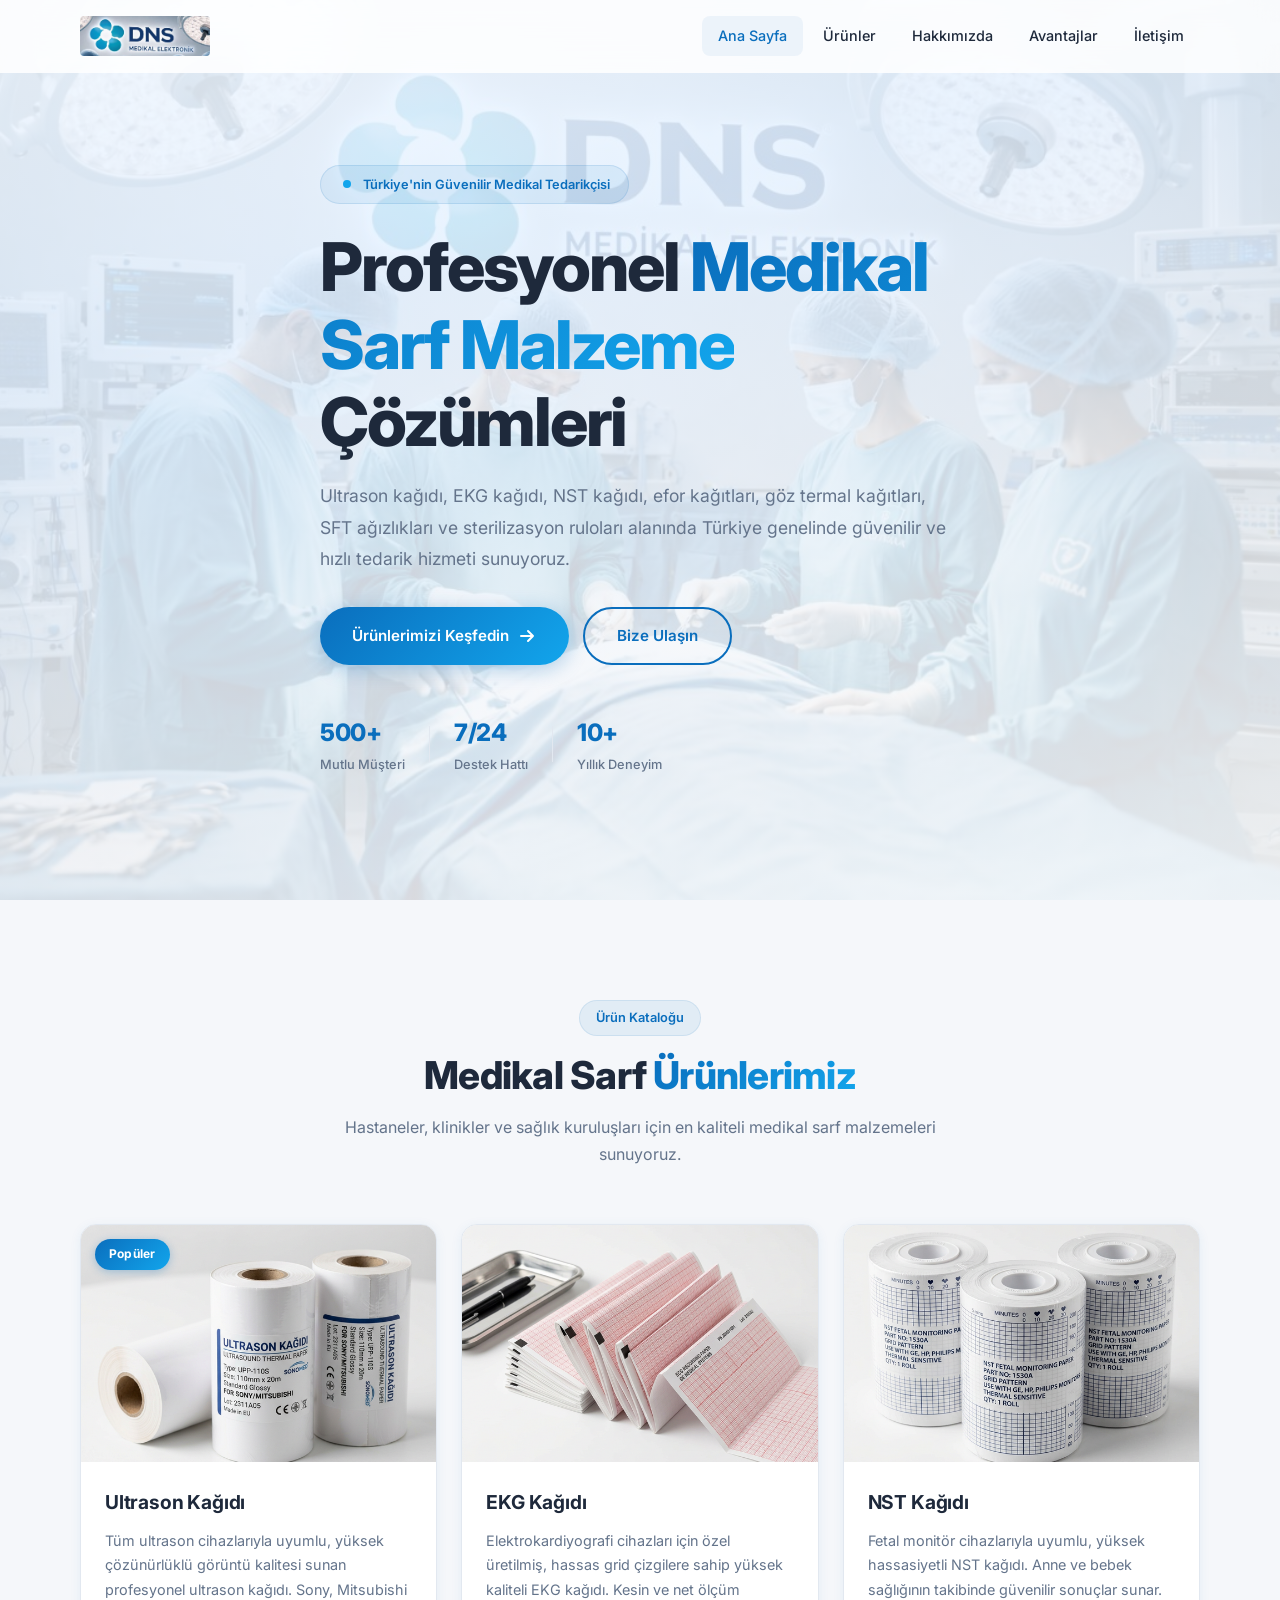
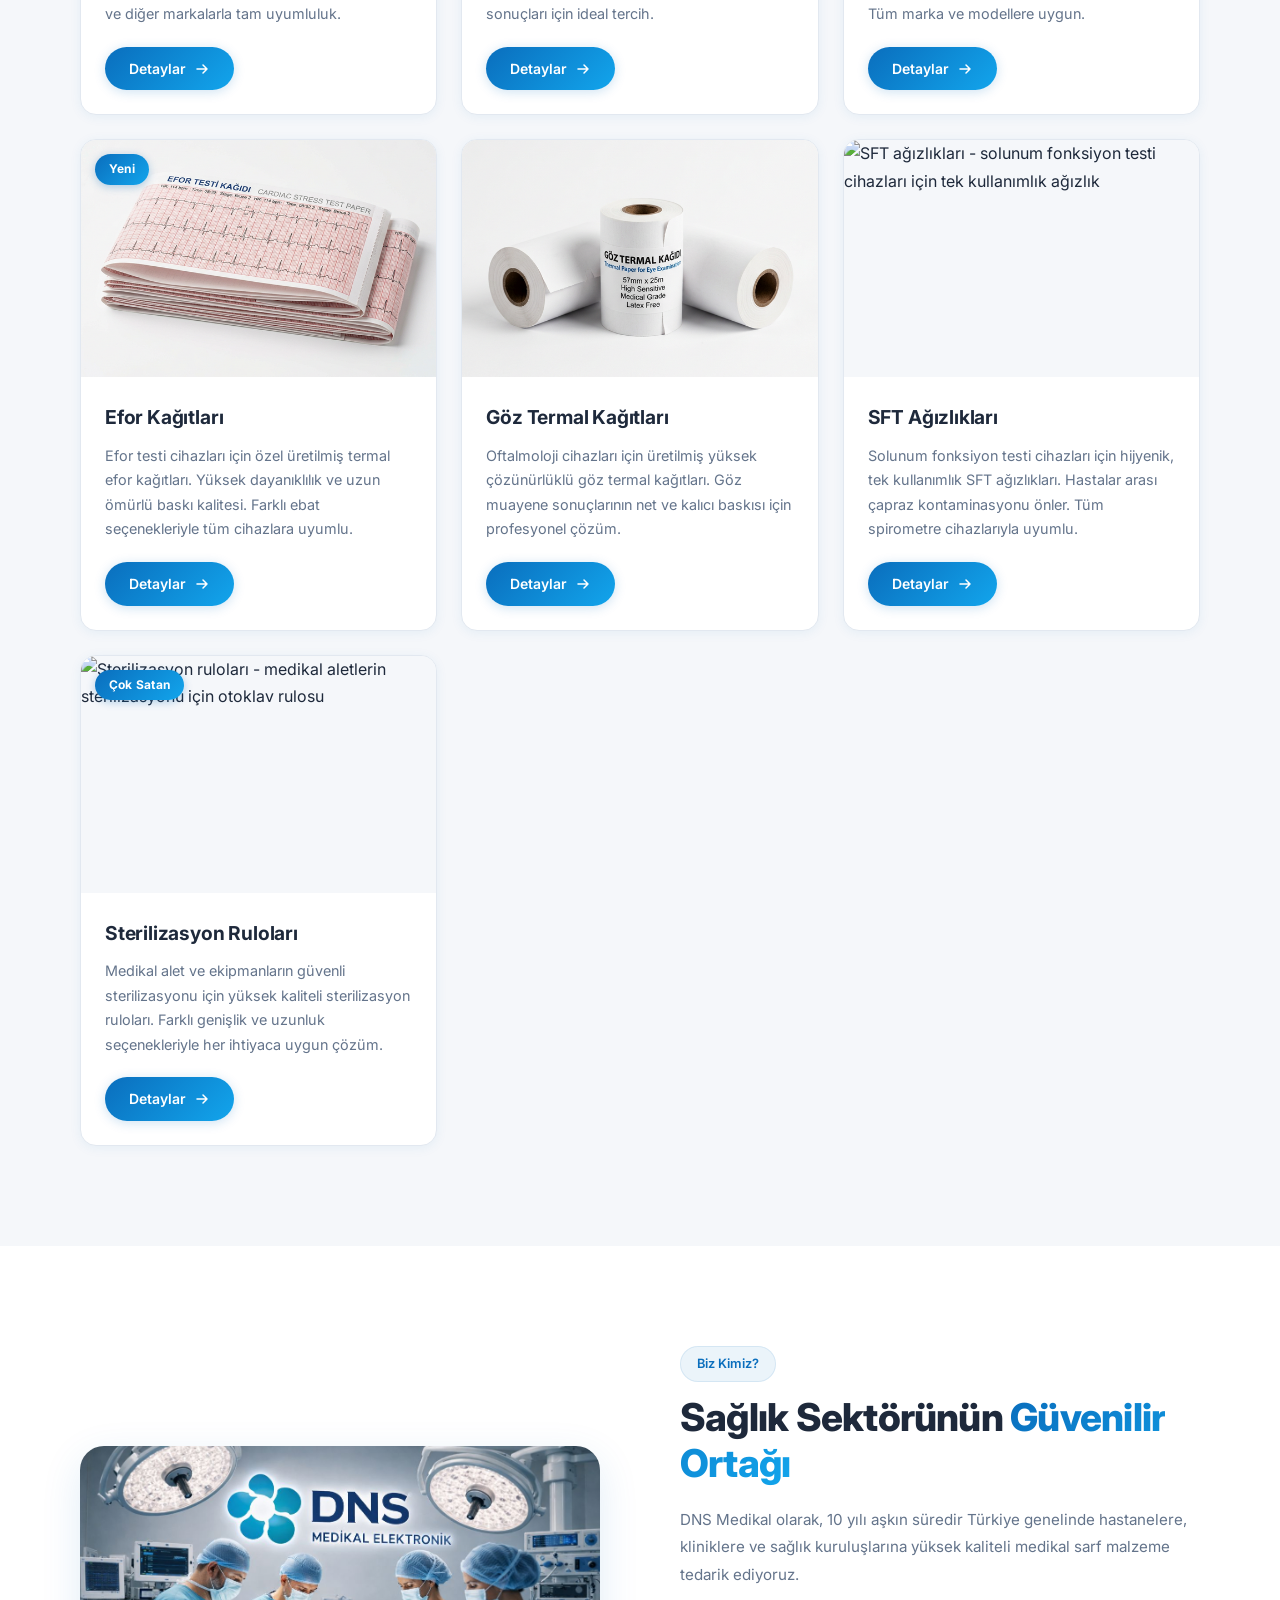
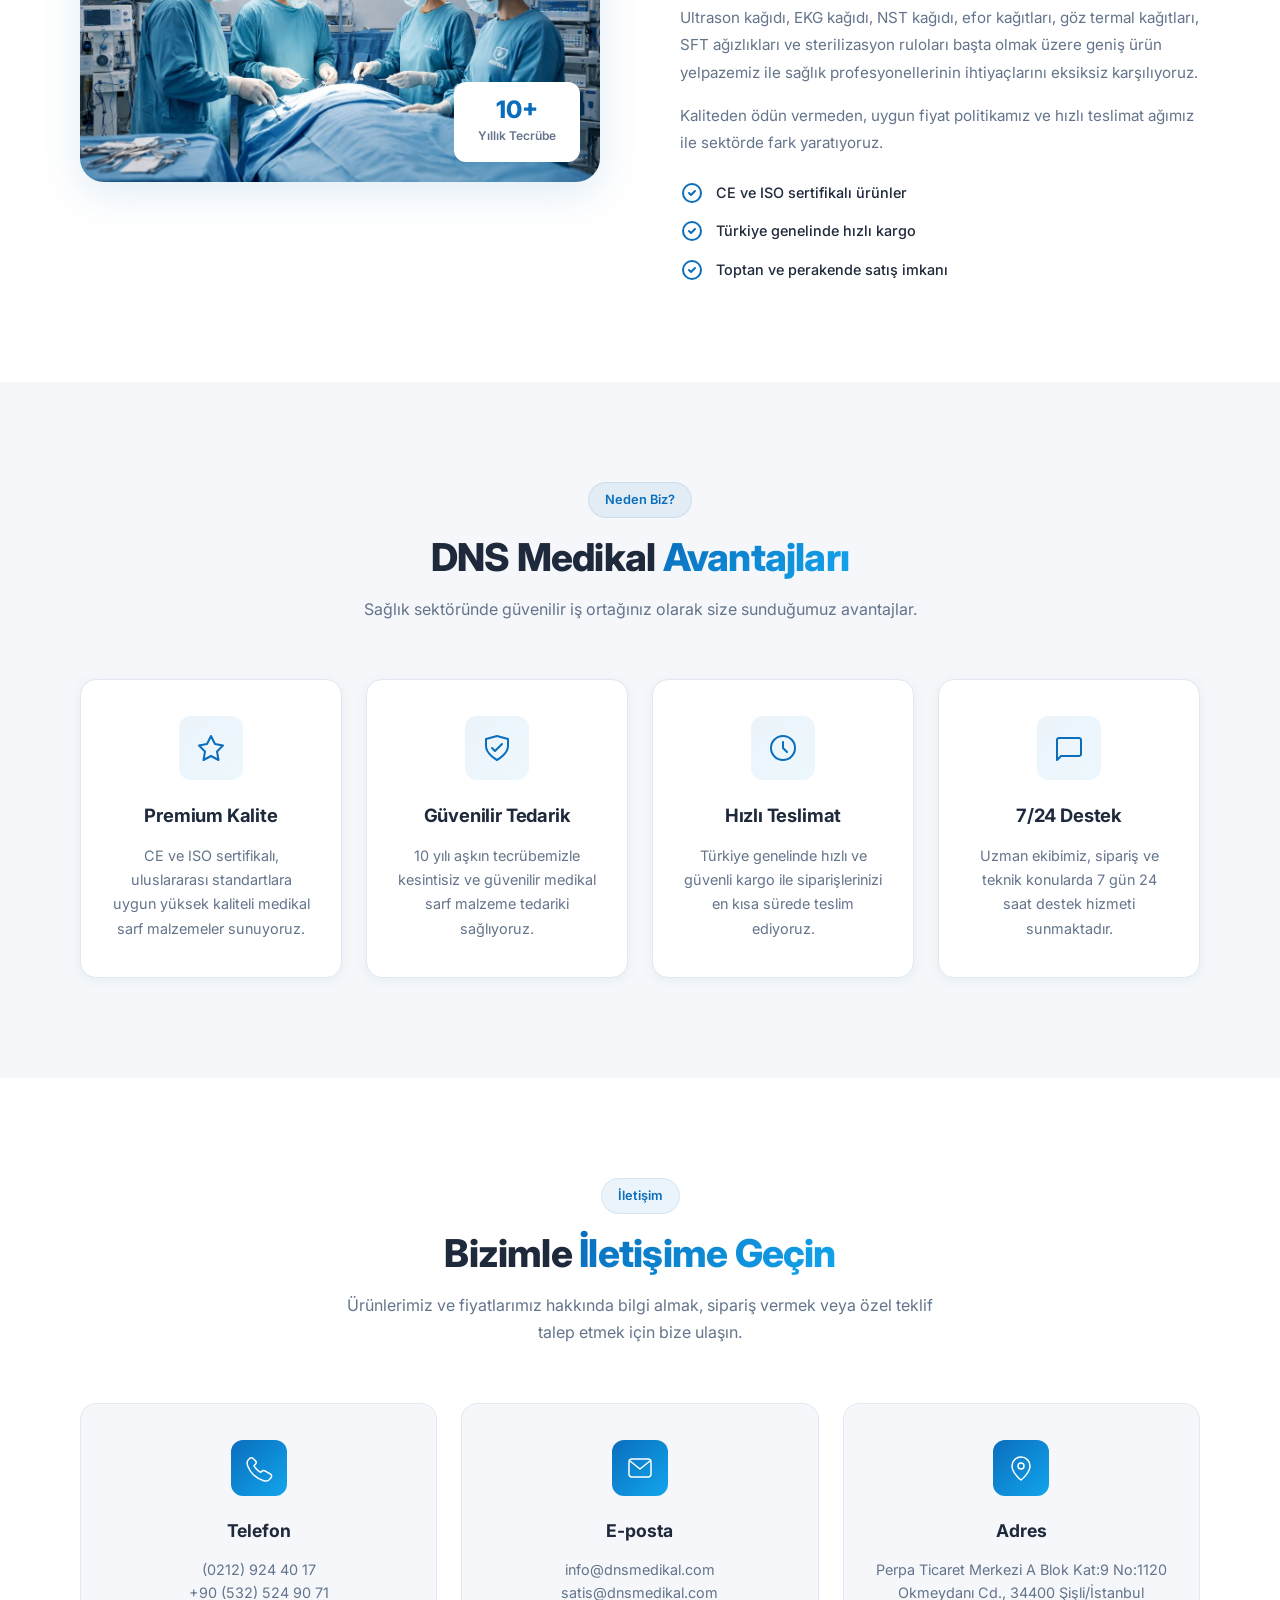
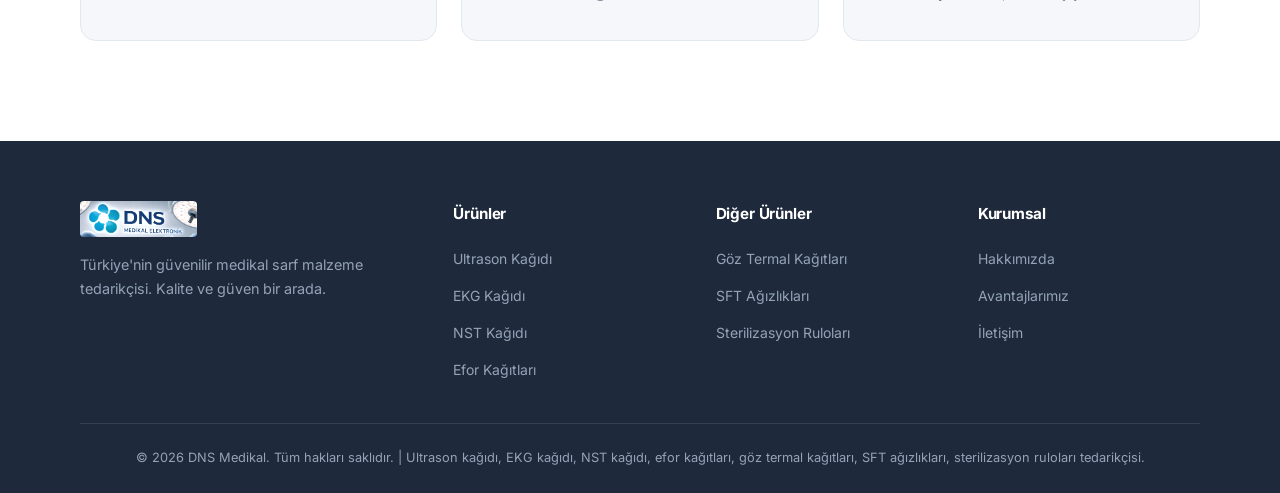
==== index.html @ 963dd541 "first version" ====
<!DOCTYPE html>
<html lang="tr">

<head>
    <meta charset="UTF-8">
    <meta name="viewport" content="width=device-width, initial-scale=1.0">
    <meta http-equiv="X-UA-Compatible" content="IE=edge">

    <!-- SEO Meta Tags -->
    <title>DNS Medikal | Ultrason Kağıdı, EKG Kağıdı, NST Kağıdı, Sterilizasyon Ruloları</title>
    <meta name="description"
        content="DNS Medikal - Türkiye'nin güvenilir medikal sarf malzeme tedarikçisi. Ultrason kağıdı, EKG kağıdı, NST kağıdı, efor kağıtları, göz termal kağıtları, SFT ağızlıkları ve sterilizasyon ruloları toptan ve perakende satış.">
    <meta name="keywords"
        content="ultrason kağıdı, ekg kağıdı, nst kağıdı, efor kağıtları, göz termal kağıtları, sft ağızlıkları, sterilizasyon ruloları, medikal sarf malzeme">
    <meta name="author" content="DNS Medikal">
    <meta name="robots" content="index, follow">
    <link rel="canonical" href="https://www.dnsmedikal.com/">

    <!-- Open Graph -->
    <meta property="og:title" content="DNS Medikal | Medikal Sarf Malzeme Tedarikçisi">
    <meta property="og:description"
        content="Ultrason kağıdı, EKG kağıdı, NST kağıdı ve daha fazlası. Türkiye genelinde hızlı teslimat.">
    <meta property="og:type" content="website">
    <meta property="og:url" content="https://www.dnsmedikal.com/">
    <meta property="og:locale" content="tr_TR">

    <!-- Fonts -->
    <link rel="preconnect" href="https://fonts.googleapis.com">
    <link rel="preconnect" href="https://fonts.gstatic.com" crossorigin>
    <link href="https://fonts.googleapis.com/css2?family=Inter:wght@300;400;500;600;700;800&display=swap"
        rel="stylesheet">

    <!-- Stylesheet -->
    <link rel="stylesheet" href="style.css">

    <!-- Schema.org Structured Data -->
    <script type="application/ld+json">
    {
        "@context": "https://schema.org",
        "@type": "MedicalBusiness",
        "name": "DNS Medikal",
        "description": "Türkiye'nin güvenilir medikal sarf malzeme tedarikçisi. Ultrason kağıdı, EKG kağıdı, NST kağıdı, sterilizasyon ruloları ve daha fazlası.",
        "url": "https://www.dnsmedikal.com",
        "telephone": "+90 212 924 40 17",
        "email": "info@dnsmedikal.com",
        "address": {
            "@type": "PostalAddress",
            "streetAddress": "Perpa Ticaret Merkezi A Blok Kat:9 No:1120, Okmeydanı Cd.",
            "addressLocality": "Şişli",
            "addressRegion": "İstanbul",
            "postalCode": "34400",
            "addressCountry": "TR"
        },
        "geo": {
            "@type": "GeoCoordinates",
            "latitude": "41.0082",
            "longitude": "28.9784"
        },
        "openingHours": "Mo-Fr 09:00-18:00",
        "priceRange": "$$",
        "makesOffer": [
            {
                "@type": "Offer",
                "itemOffered": {
                    "@type": "Product",
                    "name": "Ultrason Kağıdı",
                    "category": "Medikal Sarf Malzeme"
                }
            },
            {
                "@type": "Offer",
                "itemOffered": {
                    "@type": "Product",
                    "name": "EKG Kağıdı",
                    "category": "Medikal Sarf Malzeme"
                }
            },
            {
                "@type": "Offer",
                "itemOffered": {
                    "@type": "Product",
                    "name": "NST Kağıdı",
                    "category": "Medikal Sarf Malzeme"
                }
            },
            {
                "@type": "Offer",
                "itemOffered": {
                    "@type": "Product",
                    "name": "Efor Kağıtları",
                    "category": "Medikal Sarf Malzeme"
                }
            },
            {
                "@type": "Offer",
                "itemOffered": {
                    "@type": "Product",
                    "name": "Göz Termal Kağıtları",
                    "category": "Medikal Sarf Malzeme"
                }
            },
            {
                "@type": "Offer",
                "itemOffered": {
                    "@type": "Product",
                    "name": "SFT Ağızlıkları",
                    "category": "Medikal Sarf Malzeme"
                }
            },
            {
                "@type": "Offer",
                "itemOffered": {
                    "@type": "Product",
                    "name": "Sterilizasyon Ruloları",
                    "category": "Medikal Sarf Malzeme"
                }
            }
        ]
    }
    </script>
</head>

<body>

    <!-- Navigation -->
    <header class="navbar" id="navbar">
        <div class="container nav-container">
            <a href="#anasayfa" class="nav-logo">
                <img src="images/logo.jpg" alt="DNS Medikal Elektronik Logo" class="nav-logo-img">
            </a>
            <button class="nav-toggle" id="navToggle" aria-label="Menüyü aç/kapat">
                <span></span>
                <span></span>
                <span></span>
            </button>
            <nav class="nav-menu" id="navMenu">
                <ul class="nav-list">
                    <li><a href="#anasayfa" class="nav-link active">Ana Sayfa</a></li>
                    <li><a href="#urunler" class="nav-link">Ürünler</a></li>
                    <li><a href="#hakkimizda" class="nav-link">Hakkımızda</a></li>
                    <li><a href="#avantajlar" class="nav-link">Avantajlar</a></li>
                    <li><a href="#iletisim" class="nav-link">İletişim</a></li>
                </ul>
            </nav>
        </div>
    </header>

    <!-- Hero Section -->
    <section class="hero" id="anasayfa">
        <div class="hero-banner">
            <img src="images/banner.jpg" alt="DNS Medikal Elektronik - Profesyonel Medikal Sarf Malzeme"
                class="hero-banner-img">
            <div class="hero-overlay"></div>
        </div>
        <div class="container hero-content">
            <div class="hero-badge fade-in">
                <svg width="16" height="16" viewBox="0 0 16 16" fill="none">
                    <circle cx="8" cy="8" r="4" fill="#12A5EC" />
                </svg>
                Türkiye'nin Güvenilir Medikal Tedarikçisi
            </div>
            <h1 class="hero-title fade-in">
                Profesyonel <span class="gradient-text">Medikal Sarf Malzeme</span> Çözümleri
            </h1>
            <p class="hero-desc fade-in">
                Ultrason kağıdı, EKG kağıdı, NST kağıdı, efor kağıtları, göz termal kağıtları, SFT ağızlıkları ve
                sterilizasyon ruloları alanında Türkiye genelinde güvenilir ve hızlı tedarik hizmeti sunuyoruz.
            </p>
            <div class="hero-buttons fade-in">
                <a href="#urunler" class="btn btn-primary">
                    Ürünlerimizi Keşfedin
                    <svg width="20" height="20" viewBox="0 0 20 20" fill="none">
                        <path d="M4 10H16M16 10L11 5M16 10L11 15" stroke="currentColor" stroke-width="2"
                            stroke-linecap="round" stroke-linejoin="round" />
                    </svg>
                </a>
                <a href="#iletisim" class="btn btn-outline">Bize Ulaşın</a>
            </div>
            <div class="hero-stats fade-in">
                <div class="stat">
                    <span class="stat-number">500+</span>
                    <span class="stat-label">Mutlu Müşteri</span>
                </div>
                <div class="stat-divider"></div>
                <div class="stat">
                    <span class="stat-number">7/24</span>
                    <span class="stat-label">Destek Hattı</span>
                </div>
                <div class="stat-divider"></div>
                <div class="stat">
                    <span class="stat-number">10+</span>
                    <span class="stat-label">Yıllık Deneyim</span>
                </div>
            </div>
        </div>
    </section>

    <!-- Products Section -->
    <section class="section products-section" id="urunler">
        <div class="container">
            <div class="section-header fade-in">
                <span class="section-badge">Ürün Kataloğu</span>
                <h2 class="section-title">Medikal Sarf <span class="gradient-text">Ürünlerimiz</span></h2>
                <p class="section-desc">Hastaneler, klinikler ve sağlık kuruluşları için en kaliteli medikal sarf
                    malzemeleri sunuyoruz.</p>
            </div>

            <div class="products-grid">

                <!-- Ultrason Kağıdı -->
                <article class="product-card fade-in" id="ultrason-kagidi">
                    <div class="product-image">
                        <img src="images/ultrason_kagidi.png"
                            alt="Ultrason kağıdı - yüksek kaliteli medikal ultrason baskı kağıdı" loading="lazy"
                            width="600" height="400">
                        <span class="product-badge">Popüler</span>
                    </div>
                    <div class="product-body">
                        <h3 class="product-title">Ultrason Kağıdı</h3>
                        <p class="product-desc">Tüm ultrason cihazlarıyla uyumlu, yüksek çözünürlüklü görüntü kalitesi
                            sunan profesyonel ultrason kağıdı. Sony, Mitsubishi ve diğer markalarla tam uyumluluk.</p>
                        <a href="products/ultrason-kagidi.html" class="btn btn-card">
                            Detaylar
                            <svg width="16" height="16" viewBox="0 0 16 16" fill="none">
                                <path d="M3 8H13M13 8L9 4M13 8L9 12" stroke="currentColor" stroke-width="1.5"
                                    stroke-linecap="round" stroke-linejoin="round" />
                            </svg>
                        </a>
                    </div>
                </article>

                <!-- EKG Kağıdı -->
                <article class="product-card fade-in" id="ekg-kagidi">
                    <div class="product-image">
                        <img src="images/ekg_kagidi.png"
                            alt="EKG kağıdı - elektrokardiyografi cihazları için termal baskı kağıdı" loading="lazy"
                            width="600" height="400">
                    </div>
                    <div class="product-body">
                        <h3 class="product-title">EKG Kağıdı</h3>
                        <p class="product-desc">Elektrokardiyografi cihazları için özel üretilmiş, hassas grid çizgilere
                            sahip yüksek kaliteli EKG kağıdı. Kesin ve net ölçüm sonuçları için ideal tercih.</p>
                        <a href="products/ekg-kagidi.html" class="btn btn-card">
                            Detaylar
                            <svg width="16" height="16" viewBox="0 0 16 16" fill="none">
                                <path d="M3 8H13M13 8L9 4M13 8L9 12" stroke="currentColor" stroke-width="1.5"
                                    stroke-linecap="round" stroke-linejoin="round" />
                            </svg>
                        </a>
                    </div>
                </article>

                <!-- NST Kağıdı -->
                <article class="product-card fade-in" id="nst-kagidi">
                    <div class="product-image">
                        <img src="images/nst_kagidi.png"
                            alt="NST kağıdı - fetal monitör cihazları için non-stres test kağıdı" loading="lazy"
                            width="600" height="400">
                    </div>
                    <div class="product-body">
                        <h3 class="product-title">NST Kağıdı</h3>
                        <p class="product-desc">Fetal monitör cihazlarıyla uyumlu, yüksek hassasiyetli NST kağıdı. Anne
                            ve bebek sağlığının takibinde güvenilir sonuçlar sunar. Tüm marka ve modellere uygun.</p>
                        <a href="products/nst-kagidi.html" class="btn btn-card">
                            Detaylar
                            <svg width="16" height="16" viewBox="0 0 16 16" fill="none">
                                <path d="M3 8H13M13 8L9 4M13 8L9 12" stroke="currentColor" stroke-width="1.5"
                                    stroke-linecap="round" stroke-linejoin="round" />
                            </svg>
                        </a>
                    </div>
                </article>

                <!-- Efor Kağıtları -->
                <article class="product-card fade-in" id="efor-kagitlari">
                    <div class="product-image">
                        <img src="images/efor_kagitlari.png"
                            alt="Efor kağıtları - efor testi cihazları için yüksek kaliteli termal kağıt" loading="lazy"
                            width="600" height="400">
                        <span class="product-badge">Yeni</span>
                    </div>
                    <div class="product-body">
                        <h3 class="product-title">Efor Kağıtları</h3>
                        <p class="product-desc">Efor testi cihazları için özel üretilmiş termal efor kağıtları. Yüksek
                            dayanıklılık ve uzun ömürlü baskı kalitesi. Farklı ebat seçenekleriyle tüm cihazlara uyumlu.
                        </p>
                        <a href="products/efor-kagidi.html" class="btn btn-card">
                            Detaylar
                            <svg width="16" height="16" viewBox="0 0 16 16" fill="none">
                                <path d="M3 8H13M13 8L9 4M13 8L9 12" stroke="currentColor" stroke-width="1.5"
                                    stroke-linecap="round" stroke-linejoin="round" />
                            </svg>
                        </a>
                    </div>
                </article>

                <!-- Göz Termal Kağıtları -->
                <article class="product-card fade-in" id="goz-termal-kagitlari">
                    <div class="product-image">
                        <img src="images/goz_termal_kagitlari.png"
                            alt="Göz termal kağıtları - oftalmoloji cihazları için özel termal baskı kağıdı"
                            loading="lazy" width="600" height="400">
                    </div>
                    <div class="product-body">
                        <h3 class="product-title">Göz Termal Kağıtları</h3>
                        <p class="product-desc">Oftalmoloji cihazları için üretilmiş yüksek çözünürlüklü göz termal
                            kağıtları. Göz muayene sonuçlarının net ve kalıcı baskısı için profesyonel çözüm.</p>
                        <a href="products/goz-termal-kagidi.html" class="btn btn-card">
                            Detaylar
                            <svg width="16" height="16" viewBox="0 0 16 16" fill="none">
                                <path d="M3 8H13M13 8L9 4M13 8L9 12" stroke="currentColor" stroke-width="1.5"
                                    stroke-linecap="round" stroke-linejoin="round" />
                            </svg>
                        </a>
                    </div>
                </article>

                <!-- SFT Ağızlıkları -->
                <article class="product-card fade-in" id="sft-agizliklari">
                    <div class="product-image">
                        <img src="https://images.unsplash.com/photo-1583947215259-38e31be8751f?w=600&h=400&fit=crop&q=80"
                            alt="SFT ağızlıkları - solunum fonksiyon testi cihazları için tek kullanımlık ağızlık"
                            loading="lazy" width="600" height="400">
                    </div>
                    <div class="product-body">
                        <h3 class="product-title">SFT Ağızlıkları</h3>
                        <p class="product-desc">Solunum fonksiyon testi cihazları için hijyenik, tek kullanımlık SFT
                            ağızlıkları. Hastalar arası çapraz kontaminasyonu önler. Tüm spirometre cihazlarıyla uyumlu.
                        </p>
                        <a href="products/sft-agizliklari.html" class="btn btn-card">
                            Detaylar
                            <svg width="16" height="16" viewBox="0 0 16 16" fill="none">
                                <path d="M3 8H13M13 8L9 4M13 8L9 12" stroke="currentColor" stroke-width="1.5"
                                    stroke-linecap="round" stroke-linejoin="round" />
                            </svg>
                        </a>
                    </div>
                </article>

                <!-- Sterilizasyon Ruloları -->
                <article class="product-card fade-in" id="sterilizasyon-rulolari">
                    <div class="product-image">
                        <img src="https://images.unsplash.com/photo-1584308666744-24d5c474f2ae?w=600&h=400&fit=crop&q=80"
                            alt="Sterilizasyon ruloları - medikal aletlerin sterilizasyonu için otoklav rulosu"
                            loading="lazy" width="600" height="400">
                        <span class="product-badge">Çok Satan</span>
                    </div>
                    <div class="product-body">
                        <h3 class="product-title">Sterilizasyon Ruloları</h3>
                        <p class="product-desc">Medikal alet ve ekipmanların güvenli sterilizasyonu için yüksek kaliteli
                            sterilizasyon ruloları. Farklı genişlik ve uzunluk seçenekleriyle her ihtiyaca uygun çözüm.
                        </p>
                        <a href="products/sterilizasyon-rulolari.html" class="btn btn-card">
                            Detaylar
                            <svg width="16" height="16" viewBox="0 0 16 16" fill="none">
                                <path d="M3 8H13M13 8L9 4M13 8L9 12" stroke="currentColor" stroke-width="1.5"
                                    stroke-linecap="round" stroke-linejoin="round" />
                            </svg>
                        </a>
                    </div>
                </article>

            </div>
        </div>
    </section>

    <!-- About Section -->
    <section class="section about-section" id="hakkimizda">
        <div class="container">
            <div class="about-grid">
                <div class="about-image fade-in">
                    <img src="images/banner.jpg" alt="DNS Medikal - medikal sarf malzeme deposu ve ekibi" loading="lazy"
                        width="600" height="500">
                    <div class="about-image-badge">
                        <span class="about-badge-number">10+</span>
                        <span class="about-badge-text">Yıllık Tecrübe</span>
                    </div>
                </div>
                <div class="about-content fade-in">
                    <span class="section-badge">Biz Kimiz?</span>
                    <h2 class="section-title">Sağlık Sektörünün <span class="gradient-text">Güvenilir Ortağı</span></h2>
                    <p class="about-text">
                        DNS Medikal olarak, 10 yılı aşkın süredir Türkiye genelinde hastanelere, kliniklere ve sağlık
                        kuruluşlarına yüksek kaliteli medikal sarf malzeme tedarik ediyoruz.
                    </p>
                    <p class="about-text">
                        Ultrason kağıdı, EKG kağıdı, NST kağıdı, efor kağıtları, göz termal kağıtları, SFT ağızlıkları
                        ve sterilizasyon ruloları başta olmak üzere geniş ürün yelpazemiz ile sağlık profesyonellerinin
                        ihtiyaçlarını eksiksiz karşılıyoruz.
                    </p>
                    <p class="about-text">
                        Kaliteden ödün vermeden, uygun fiyat politikamız ve hızlı teslimat ağımız ile sektörde fark
                        yaratıyoruz.
                    </p>
                    <div class="about-features">
                        <div class="about-feature">
                            <svg width="24" height="24" viewBox="0 0 24 24" fill="none">
                                <path
                                    d="M9 12L11 14L15 10M21 12C21 16.97 16.97 21 12 21C7.03 21 3 16.97 3 12C3 7.03 7.03 3 12 3C16.97 3 21 7.03 21 12Z"
                                    stroke="#0A6EBD" stroke-width="2" stroke-linecap="round" stroke-linejoin="round" />
                            </svg>
                            <span>CE ve ISO sertifikalı ürünler</span>
                        </div>
                        <div class="about-feature">
                            <svg width="24" height="24" viewBox="0 0 24 24" fill="none">
                                <path
                                    d="M9 12L11 14L15 10M21 12C21 16.97 16.97 21 12 21C7.03 21 3 16.97 3 12C3 7.03 7.03 3 12 3C16.97 3 21 7.03 21 12Z"
                                    stroke="#0A6EBD" stroke-width="2" stroke-linecap="round" stroke-linejoin="round" />
                            </svg>
                            <span>Türkiye genelinde hızlı kargo</span>
                        </div>
                        <div class="about-feature">
                            <svg width="24" height="24" viewBox="0 0 24 24" fill="none">
                                <path
                                    d="M9 12L11 14L15 10M21 12C21 16.97 16.97 21 12 21C7.03 21 3 16.97 3 12C3 7.03 7.03 3 12 3C16.97 3 21 7.03 21 12Z"
                                    stroke="#0A6EBD" stroke-width="2" stroke-linecap="round" stroke-linejoin="round" />
                            </svg>
                            <span>Toptan ve perakende satış imkanı</span>
                        </div>
                    </div>
                </div>
            </div>
        </div>
    </section>

    <!-- Advantages Section -->
    <section class="section advantages-section" id="avantajlar">
        <div class="container">
            <div class="section-header fade-in">
                <span class="section-badge">Neden Biz?</span>
                <h2 class="section-title">DNS Medikal <span class="gradient-text">Avantajları</span></h2>
                <p class="section-desc">Sağlık sektöründe güvenilir iş ortağınız olarak size sunduğumuz avantajlar.</p>
            </div>

            <div class="advantages-grid">
                <div class="advantage-card fade-in">
                    <div class="advantage-icon">
                        <svg width="32" height="32" viewBox="0 0 32 32" fill="none">
                            <path d="M16 4L20 12L28 13.5L22 19.5L23.5 28L16 24L8.5 28L10 19.5L4 13.5L12 12L16 4Z"
                                stroke="currentColor" stroke-width="2" stroke-linecap="round" stroke-linejoin="round" />
                        </svg>
                    </div>
                    <h3 class="advantage-title">Premium Kalite</h3>
                    <p class="advantage-desc">CE ve ISO sertifikalı, uluslararası standartlara uygun yüksek kaliteli
                        medikal sarf malzemeler sunuyoruz.</p>
                </div>

                <div class="advantage-card fade-in">
                    <div class="advantage-icon">
                        <svg width="32" height="32" viewBox="0 0 32 32" fill="none">
                            <path d="M16 28C16 28 27 22 27 14V7L16 4L5 7V14C5 22 16 28 16 28Z" stroke="currentColor"
                                stroke-width="2" stroke-linecap="round" stroke-linejoin="round" />
                            <path d="M11 16L14 19L21 12" stroke="currentColor" stroke-width="2" stroke-linecap="round"
                                stroke-linejoin="round" />
                        </svg>
                    </div>
                    <h3 class="advantage-title">Güvenilir Tedarik</h3>
                    <p class="advantage-desc">10 yılı aşkın tecrübemizle kesintisiz ve güvenilir medikal sarf malzeme
                        tedariki sağlıyoruz.</p>
                </div>

                <div class="advantage-card fade-in">
                    <div class="advantage-icon">
                        <svg width="32" height="32" viewBox="0 0 32 32" fill="none">
                            <circle cx="16" cy="16" r="12" stroke="currentColor" stroke-width="2" />
                            <path d="M16 10V16L20 20" stroke="currentColor" stroke-width="2" stroke-linecap="round"
                                stroke-linejoin="round" />
                        </svg>
                    </div>
                    <h3 class="advantage-title">Hızlı Teslimat</h3>
                    <p class="advantage-desc">Türkiye genelinde hızlı ve güvenli kargo ile siparişlerinizi en kısa
                        sürede teslim ediyoruz.</p>
                </div>

                <div class="advantage-card fade-in">
                    <div class="advantage-icon">
                        <svg width="32" height="32" viewBox="0 0 32 32" fill="none">
                            <path
                                d="M28 22C28 22.53 27.79 23.04 27.41 23.41C27.04 23.79 26.53 24 26 24H8L4 28V8C4 7.47 4.21 6.96 4.59 6.59C4.96 6.21 5.47 6 6 6H26C26.53 6 27.04 6.21 27.41 6.59C27.79 6.96 28 7.47 28 8V22Z"
                                stroke="currentColor" stroke-width="2" stroke-linecap="round" stroke-linejoin="round" />
                        </svg>
                    </div>
                    <h3 class="advantage-title">7/24 Destek</h3>
                    <p class="advantage-desc">Uzman ekibimiz, sipariş ve teknik konularda 7 gün 24 saat destek hizmeti
                        sunmaktadır.</p>
                </div>
            </div>
        </div>
    </section>

    <!-- Contact Section -->
    <section class="section contact-section" id="iletisim">
        <div class="container">
            <div class="section-header fade-in">
                <span class="section-badge">İletişim</span>
                <h2 class="section-title">Bizimle <span class="gradient-text">İletişime Geçin</span></h2>
                <p class="section-desc">Ürünlerimiz ve fiyatlarımız hakkında bilgi almak, sipariş vermek veya özel
                    teklif talep etmek için bize ulaşın.</p>
            </div>

            <div class="contact-grid">
                <div class="contact-card fade-in">
                    <div class="contact-icon">
                        <svg width="28" height="28" viewBox="0 0 28 28" fill="none">
                            <path
                                d="M20.42 17.24C19.93 16.75 19.3 16.49 18.62 16.49C17.95 16.49 17.31 16.74 16.83 17.23L15.77 18.28C15.67 18.22 15.57 18.17 15.47 18.12C15.29 18.03 15.12 17.95 14.97 17.85C13.34 16.82 11.87 15.52 10.47 13.91C9.79 13.1 9.32 12.42 8.97 11.72C9.35 11.37 9.7 11 10.04 10.65C10.17 10.52 10.3 10.39 10.43 10.26C11.47 9.22 11.47 7.9 10.43 6.86L9.35 5.78C9.21 5.64 9.06 5.49 8.93 5.35C8.67 5.07 8.39 4.79 8.1 4.52C7.61 4.04 7 3.79 6.34 3.79C5.68 3.79 5.05 4.04 4.54 4.52C4.53 4.53 4.53 4.53 4.53 4.53L3.37 5.71C2.67 6.41 2.27 7.26 2.19 8.25C2.06 9.87 2.5 11.38 3.07 12.82C4.24 15.78 5.99 18.41 8.4 20.72C11.36 23.55 14.81 25.57 18.67 26.73C19.43 26.96 20.22 27.09 20.97 27.09C22.1 27.09 23.1 26.72 23.9 26L23.92 25.98C24.39 25.57 24.78 25.1 25.16 24.67C25.38 24.42 25.61 24.16 25.84 23.91C26.33 23.39 26.59 22.76 26.59 22.09C26.59 21.41 26.32 20.79 25.82 20.29L20.42 17.24Z"
                                stroke="currentColor" stroke-width="1.5" />
                        </svg>
                    </div>
                    <h3 class="contact-title">Telefon</h3>
                    <p class="contact-info">(0212) 924 40 17</p>
                    <p class="contact-info">+90 (532) 524 90 71</p>
                </div>

                <div class="contact-card fade-in">
                    <div class="contact-icon">
                        <svg width="28" height="28" viewBox="0 0 28 28" fill="none">
                            <path d="M4 7L14 15L24 7" stroke="currentColor" stroke-width="1.5" stroke-linecap="round"
                                stroke-linejoin="round" />
                            <rect x="3" y="5" width="22" height="18" rx="3" stroke="currentColor" stroke-width="1.5" />
                        </svg>
                    </div>
                    <h3 class="contact-title">E-posta</h3>
                    <p class="contact-info">info@dnsmedikal.com</p>
                    <p class="contact-info">satis@dnsmedikal.com</p>
                </div>

                <div class="contact-card fade-in">
                    <div class="contact-icon">
                        <svg width="28" height="28" viewBox="0 0 28 28" fill="none">
                            <path
                                d="M14 15C15.66 15 17 13.66 17 12C17 10.34 15.66 9 14 9C12.34 9 11 10.34 11 12C11 13.66 12.34 15 14 15Z"
                                stroke="currentColor" stroke-width="1.5" />
                            <path d="M14 26C14 26 23 19 23 12C23 7.03 19.03 3 14 3C8.97 3 5 7.03 5 12C5 19 14 26 14 26Z"
                                stroke="currentColor" stroke-width="1.5" />
                        </svg>
                    </div>
                    <h3 class="contact-title">Adres</h3>
                    <p class="contact-info">Perpa Ticaret Merkezi A Blok Kat:9 No:1120</p>
                    <p class="contact-info">Okmeydanı Cd., 34400 Şişli/İstanbul</p>
                </div>
            </div>
        </div>
    </section>

    <!-- Footer -->
    <footer class="footer">
        <div class="container">
            <div class="footer-grid">
                <div class="footer-brand">
                    <a href="#anasayfa" class="nav-logo footer-logo">
                        <img src="images/logo.jpg" alt="DNS Medikal Elektronik Logo" class="footer-logo-img">
                    </a>
                    <p class="footer-desc">Türkiye'nin güvenilir medikal sarf malzeme tedarikçisi. Kalite ve güven bir
                        arada.</p>
                </div>

                <div class="footer-links">
                    <h4 class="footer-heading">Ürünler</h4>
                    <ul>
                        <li><a href="#ultrason-kagidi">Ultrason Kağıdı</a></li>
                        <li><a href="#ekg-kagidi">EKG Kağıdı</a></li>
                        <li><a href="#nst-kagidi">NST Kağıdı</a></li>
                        <li><a href="#efor-kagitlari">Efor Kağıtları</a></li>
                    </ul>
                </div>

                <div class="footer-links">
                    <h4 class="footer-heading">Diğer Ürünler</h4>
                    <ul>
                        <li><a href="#goz-termal-kagitlari">Göz Termal Kağıtları</a></li>
                        <li><a href="#sft-agizliklari">SFT Ağızlıkları</a></li>
                        <li><a href="#sterilizasyon-rulolari">Sterilizasyon Ruloları</a></li>
                    </ul>
                </div>

                <div class="footer-links">
                    <h4 class="footer-heading">Kurumsal</h4>
                    <ul>
                        <li><a href="#hakkimizda">Hakkımızda</a></li>
                        <li><a href="#avantajlar">Avantajlarımız</a></li>
                        <li><a href="#iletisim">İletişim</a></li>
                    </ul>
                </div>
            </div>

            <div class="footer-bottom">
                <p>&copy; 2026 DNS Medikal. Tüm hakları saklıdır. | Ultrason kağıdı, EKG kağıdı, NST kağıdı, efor
                    kağıtları, göz termal kağıtları, SFT ağızlıkları, sterilizasyon ruloları tedarikçisi.</p>
            </div>
        </div>
    </footer>

    <!-- Back to Top -->
    <button class="back-to-top" id="backToTop" aria-label="Yukarı çık">
        <svg width="20" height="20" viewBox="0 0 20 20" fill="none">
            <path d="M10 16V4M10 4L5 9M10 4L15 9" stroke="currentColor" stroke-width="2" stroke-linecap="round"
                stroke-linejoin="round" />
        </svg>
    </button>

    <script src="script.js"></script>
</body>

</html>
---- style.css ----
/* ===================================
   DNS Medikal - Style Sheet
   Mobile-First Responsive Design
   =================================== */

/* --- CSS Custom Properties --- */
:root {
    --color-primary: #0A6EBD;
    --color-primary-dark: #085a9a;
    --color-primary-light: #12A5EC;
    --color-accent: #12A5EC;
    --color-white: #FFFFFF;
    --color-bg: #F5F7FA;
    --color-bg-alt: #EBF0F6;
    --color-text: #1E293B;
    --color-text-light: #64748B;
    --color-text-lighter: #94A3B8;
    --color-border: #E2E8F0;
    --color-card: #FFFFFF;
    --color-success: #10B981;

    --shadow-sm: 0 1px 3px rgba(10, 110, 189, 0.06);
    --shadow-md: 0 4px 16px rgba(10, 110, 189, 0.08);
    --shadow-lg: 0 12px 40px rgba(10, 110, 189, 0.12);
    --shadow-xl: 0 20px 60px rgba(10, 110, 189, 0.15);
    --shadow-card: 0 2px 12px rgba(10, 110, 189, 0.07);
    --shadow-card-hover: 0 12px 36px rgba(10, 110, 189, 0.14);

    --radius-sm: 8px;
    --radius-md: 12px;
    --radius-lg: 16px;
    --radius-xl: 24px;
    --radius-full: 9999px;

    --font-family: 'Inter', -apple-system, BlinkMacSystemFont, 'Segoe UI', Roboto, sans-serif;

    --transition-fast: 0.2s cubic-bezier(0.4, 0, 0.2, 1);
    --transition-base: 0.3s cubic-bezier(0.4, 0, 0.2, 1);
    --transition-slow: 0.5s cubic-bezier(0.4, 0, 0.2, 1);
}

/* --- Reset & Base --- */
*,
*::before,
*::after {
    margin: 0;
    padding: 0;
    box-sizing: border-box;
}

html {
    scroll-behavior: smooth;
    -webkit-text-size-adjust: 100%;
}

body {
    font-family: var(--font-family);
    font-size: 16px;
    line-height: 1.7;
    color: var(--color-text);
    background-color: var(--color-white);
    overflow-x: hidden;
    -webkit-font-smoothing: antialiased;
    -moz-osx-font-smoothing: grayscale;
}

img {
    max-width: 100%;
    height: auto;
    display: block;
}

a {
    text-decoration: none;
    color: inherit;
    transition: color var(--transition-fast);
}

ul {
    list-style: none;
}

/* --- Container --- */
.container {
    width: 100%;
    max-width: 1200px;
    margin: 0 auto;
    padding: 0 20px;
}

/* --- Gradient Text --- */
.gradient-text {
    background: linear-gradient(135deg, var(--color-primary) 0%, var(--color-accent) 100%);
    -webkit-background-clip: text;
    -webkit-text-fill-color: transparent;
    background-clip: text;
}

/* --- Buttons --- */
.btn {
    display: inline-flex;
    align-items: center;
    gap: 8px;
    font-family: var(--font-family);
    font-weight: 600;
    font-size: 0.95rem;
    border: none;
    cursor: pointer;
    transition: all var(--transition-base);
    border-radius: var(--radius-full);
    text-align: center;
    white-space: nowrap;
}

.btn-primary {
    padding: 14px 32px;
    background: linear-gradient(135deg, var(--color-primary), var(--color-accent));
    color: var(--color-white);
    box-shadow: 0 4px 20px rgba(10, 110, 189, 0.3);
}

.btn-primary:hover {
    transform: translateY(-2px);
    box-shadow: 0 8px 30px rgba(10, 110, 189, 0.4);
}

.btn-primary:active {
    transform: translateY(0);
}

.btn-outline {
    padding: 14px 32px;
    background: transparent;
    color: var(--color-primary);
    border: 2px solid var(--color-primary);
}

.btn-outline:hover {
    background: var(--color-primary);
    color: var(--color-white);
    transform: translateY(-2px);
}

.btn-card {
    padding: 10px 24px;
    background: linear-gradient(135deg, var(--color-primary), var(--color-accent));
    color: var(--color-white);
    font-size: 0.875rem;
    box-shadow: 0 2px 12px rgba(10, 110, 189, 0.2);
}

.btn-card:hover {
    transform: translateY(-1px);
    box-shadow: 0 6px 20px rgba(10, 110, 189, 0.35);
}

/* --- Scroll Animations --- */
.fade-in {
    opacity: 0;
    transform: translateY(30px);
    transition: opacity 0.7s ease-out, transform 0.7s ease-out;
}

.fade-in.visible {
    opacity: 1;
    transform: translateY(0);
}

/* ===================================
   NAVBAR
   =================================== */
.navbar {
    position: fixed;
    top: 0;
    left: 0;
    right: 0;
    z-index: 1000;
    padding: 16px 0;
    background: rgba(255, 255, 255, 0.85);
    backdrop-filter: blur(16px);
    -webkit-backdrop-filter: blur(16px);
    border-bottom: 1px solid transparent;
    transition: all var(--transition-base);
}

.navbar.scrolled {
    padding: 10px 0;
    background: rgba(255, 255, 255, 0.97);
    border-bottom-color: var(--color-border);
    box-shadow: var(--shadow-sm);
}

.nav-container {
    display: flex;
    align-items: center;
    justify-content: space-between;
}

.nav-logo {
    display: flex;
    align-items: center;
    gap: 10px;
    z-index: 1001;
}

.logo-text {
    font-size: 1.25rem;
    font-weight: 400;
    color: var(--color-text);
    letter-spacing: -0.01em;
}

.logo-text strong {
    font-weight: 700;
}

.nav-logo-img {
    height: 40px;
    width: auto;
    display: block;
    border-radius: 4px;
}

/* Hamburger */
.nav-toggle {
    display: flex;
    flex-direction: column;
    gap: 5px;
    background: none;
    border: none;
    cursor: pointer;
    padding: 6px;
    z-index: 1001;
}

.nav-toggle span {
    display: block;
    width: 24px;
    height: 2.5px;
    background: var(--color-text);
    border-radius: 2px;
    transition: all var(--transition-base);
    transform-origin: center;
}

.nav-toggle.active span:nth-child(1) {
    transform: translateY(7.5px) rotate(45deg);
}

.nav-toggle.active span:nth-child(2) {
    opacity: 0;
    transform: scaleX(0);
}

.nav-toggle.active span:nth-child(3) {
    transform: translateY(-7.5px) rotate(-45deg);
}

/* Mobile Nav */
.nav-menu {
    position: fixed;
    top: 0;
    right: -100%;
    width: 80%;
    max-width: 350px;
    height: 100vh;
    background: var(--color-white);
    box-shadow: var(--shadow-xl);
    transition: right var(--transition-base);
    padding: 100px 32px 40px;
    z-index: 1000;
}

.nav-menu.open {
    right: 0;
}

.nav-list {
    display: flex;
    flex-direction: column;
    gap: 8px;
}

.nav-link {
    display: block;
    padding: 12px 16px;
    font-size: 1rem;
    font-weight: 500;
    color: var(--color-text);
    border-radius: var(--radius-sm);
    transition: all var(--transition-fast);
}

.nav-link:hover,
.nav-link.active {
    color: var(--color-primary);
    background: rgba(10, 110, 189, 0.06);
}

/* Mobile overlay */
.nav-overlay {
    position: fixed;
    inset: 0;
    background: rgba(0, 0, 0, 0.4);
    z-index: 999;
    opacity: 0;
    visibility: hidden;
    transition: all var(--transition-base);
}

.nav-overlay.show {
    opacity: 1;
    visibility: visible;
}

/* ===================================
   HERO
   =================================== */
.hero {
    position: relative;
    min-height: 100vh;
    display: flex;
    align-items: center;
    padding: 120px 0 80px;
    overflow: hidden;
}

.hero-banner {
    position: absolute;
    inset: 0;
    z-index: 0;
}

.hero-banner-img {
    width: 100%;
    height: 100%;
    object-fit: cover;
}

.hero-overlay {
    position: absolute;
    inset: 0;
    background: linear-gradient(165deg, rgba(240, 247, 255, 0.92) 0%, rgba(230, 242, 255, 0.88) 30%, rgba(245, 247, 250, 0.85) 70%, rgba(255, 255, 255, 0.9) 100%);
}

.hero-bg-shapes {
    position: absolute;
    inset: 0;
    pointer-events: none;
    overflow: hidden;
}

.hero-shape {
    position: absolute;
    border-radius: 50%;
    opacity: 0.08;
}

.hero-shape-1 {
    width: 500px;
    height: 500px;
    background: var(--color-primary);
    top: -150px;
    right: -100px;
    animation: floatSlow 20s ease-in-out infinite;
}

.hero-shape-2 {
    width: 300px;
    height: 300px;
    background: var(--color-accent);
    bottom: -50px;
    left: -80px;
    animation: floatSlow 15s ease-in-out infinite reverse;
}

.hero-shape-3 {
    width: 200px;
    height: 200px;
    background: var(--color-primary-light);
    top: 40%;
    left: 60%;
    animation: floatSlow 18s ease-in-out infinite 3s;
}

@keyframes floatSlow {

    0%,
    100% {
        transform: translate(0, 0) scale(1);
    }

    33% {
        transform: translate(20px, -30px) scale(1.05);
    }

    66% {
        transform: translate(-15px, 15px) scale(0.95);
    }
}

.hero-content {
    position: relative;
    z-index: 1;
    max-width: 720px;
}

.hero-badge {
    display: inline-flex;
    align-items: center;
    gap: 8px;
    padding: 8px 18px;
    background: rgba(10, 110, 189, 0.08);
    border-radius: var(--radius-full);
    font-size: 0.8rem;
    font-weight: 600;
    color: var(--color-primary);
    margin-bottom: 24px;
    border: 1px solid rgba(10, 110, 189, 0.12);
}

.hero-title {
    font-size: 2.5rem;
    font-weight: 800;
    line-height: 1.15;
    letter-spacing: -0.03em;
    color: var(--color-text);
    margin-bottom: 20px;
}

.hero-desc {
    font-size: 1.05rem;
    color: var(--color-text-light);
    line-height: 1.8;
    margin-bottom: 32px;
}

.hero-buttons {
    display: flex;
    flex-wrap: wrap;
    gap: 14px;
    margin-bottom: 48px;
}

.hero-stats {
    display: flex;
    align-items: center;
    gap: 24px;
    flex-wrap: wrap;
}

.stat {
    display: flex;
    flex-direction: column;
}

.stat-number {
    font-size: 1.5rem;
    font-weight: 800;
    color: var(--color-primary);
    letter-spacing: -0.02em;
}

.stat-label {
    font-size: 0.8rem;
    color: var(--color-text-light);
    font-weight: 500;
}

.stat-divider {
    width: 1px;
    height: 36px;
    background: var(--color-border);
}

/* ===================================
   SECTIONS
   =================================== */
.section {
    padding: 80px 0;
}

.section-header {
    text-align: center;
    max-width: 600px;
    margin: 0 auto 56px;
}

.section-badge {
    display: inline-block;
    padding: 6px 16px;
    background: rgba(10, 110, 189, 0.08);
    border-radius: var(--radius-full);
    font-size: 0.8rem;
    font-weight: 600;
    color: var(--color-primary);
    margin-bottom: 16px;
    border: 1px solid rgba(10, 110, 189, 0.1);
}

.section-title {
    font-size: 2rem;
    font-weight: 800;
    line-height: 1.2;
    letter-spacing: -0.02em;
    color: var(--color-text);
    margin-bottom: 16px;
}

.section-desc {
    font-size: 1rem;
    color: var(--color-text-light);
    line-height: 1.7;
}

/* ===================================
   PRODUCTS
   =================================== */
.products-section {
    background: var(--color-bg);
}

.products-grid {
    display: grid;
    grid-template-columns: 1fr;
    gap: 24px;
}

.product-card {
    background: var(--color-card);
    border-radius: var(--radius-lg);
    overflow: hidden;
    box-shadow: var(--shadow-card);
    transition: all var(--transition-base);
    border: 1px solid var(--color-border);
}

.product-card:hover {
    transform: translateY(-6px);
    box-shadow: var(--shadow-card-hover);
    border-color: rgba(10, 110, 189, 0.2);
}

.product-image {
    position: relative;
    overflow: hidden;
    aspect-ratio: 3/2;
    background: var(--color-bg);
}

.product-image img {
    width: 100%;
    height: 100%;
    object-fit: cover;
    transition: transform var(--transition-slow);
}

.product-card:hover .product-image img {
    transform: scale(1.05);
}

.product-badge {
    position: absolute;
    top: 14px;
    left: 14px;
    padding: 5px 14px;
    background: linear-gradient(135deg, var(--color-primary), var(--color-accent));
    color: var(--color-white);
    font-size: 0.75rem;
    font-weight: 700;
    border-radius: var(--radius-full);
    letter-spacing: 0.02em;
    box-shadow: 0 2px 8px rgba(10, 110, 189, 0.3);
}

.product-body {
    padding: 24px;
}

.product-title {
    font-size: 1.2rem;
    font-weight: 700;
    color: var(--color-text);
    margin-bottom: 10px;
    letter-spacing: -0.01em;
}

.product-desc {
    font-size: 0.9rem;
    color: var(--color-text-light);
    line-height: 1.7;
    margin-bottom: 20px;
}

/* ===================================
   ABOUT
   =================================== */
.about-section {
    background: var(--color-white);
}

.about-grid {
    display: grid;
    grid-template-columns: 1fr;
    gap: 48px;
    align-items: center;
}

.about-image {
    position: relative;
    border-radius: var(--radius-xl);
    overflow: hidden;
    box-shadow: var(--shadow-lg);
}

.about-image img {
    width: 100%;
    height: auto;
    display: block;
}

.about-image-badge {
    position: absolute;
    bottom: 20px;
    right: 20px;
    background: var(--color-white);
    padding: 16px 24px;
    border-radius: var(--radius-md);
    box-shadow: var(--shadow-md);
    text-align: center;
}

.about-badge-number {
    display: block;
    font-size: 1.5rem;
    font-weight: 800;
    color: var(--color-primary);
    line-height: 1;
}

.about-badge-text {
    display: block;
    font-size: 0.75rem;
    color: var(--color-text-light);
    font-weight: 600;
    margin-top: 4px;
}

.about-content .section-badge {
    margin-bottom: 12px;
}

.about-content .section-title {
    text-align: left;
    margin-bottom: 20px;
}

.about-text {
    font-size: 0.95rem;
    color: var(--color-text-light);
    line-height: 1.8;
    margin-bottom: 16px;
}

.about-features {
    display: flex;
    flex-direction: column;
    gap: 14px;
    margin-top: 24px;
}

.about-feature {
    display: flex;
    align-items: center;
    gap: 12px;
    font-size: 0.9rem;
    font-weight: 500;
    color: var(--color-text);
}

.about-feature svg {
    flex-shrink: 0;
}

/* ===================================
   ADVANTAGES
   =================================== */
.advantages-section {
    background: var(--color-bg);
}

.advantages-grid {
    display: grid;
    grid-template-columns: 1fr;
    gap: 24px;
}

.advantage-card {
    background: var(--color-card);
    border-radius: var(--radius-lg);
    padding: 36px 28px;
    text-align: center;
    box-shadow: var(--shadow-card);
    transition: all var(--transition-base);
    border: 1px solid var(--color-border);
    position: relative;
    overflow: hidden;
}

.advantage-card::before {
    content: '';
    position: absolute;
    top: 0;
    left: 0;
    right: 0;
    height: 3px;
    background: linear-gradient(90deg, var(--color-primary), var(--color-accent));
    transform: scaleX(0);
    transition: transform var(--transition-base);
}

.advantage-card:hover::before {
    transform: scaleX(1);
}

.advantage-card:hover {
    transform: translateY(-6px);
    box-shadow: var(--shadow-card-hover);
}

.advantage-icon {
    display: inline-flex;
    align-items: center;
    justify-content: center;
    width: 64px;
    height: 64px;
    background: linear-gradient(135deg, rgba(10, 110, 189, 0.08), rgba(18, 165, 236, 0.08));
    border-radius: var(--radius-md);
    color: var(--color-primary);
    margin-bottom: 20px;
    transition: all var(--transition-base);
}

.advantage-card:hover .advantage-icon {
    background: linear-gradient(135deg, var(--color-primary), var(--color-accent));
    color: var(--color-white);
    transform: scale(1.08);
}

.advantage-title {
    font-size: 1.15rem;
    font-weight: 700;
    color: var(--color-text);
    margin-bottom: 12px;
    letter-spacing: -0.01em;
}

.advantage-desc {
    font-size: 0.9rem;
    color: var(--color-text-light);
    line-height: 1.7;
}

/* ===================================
   CONTACT
   =================================== */
.contact-section {
    background: var(--color-white);
}

.contact-grid {
    display: grid;
    grid-template-columns: 1fr;
    gap: 24px;
}

.contact-card {
    background: var(--color-bg);
    border-radius: var(--radius-lg);
    padding: 36px 28px;
    text-align: center;
    transition: all var(--transition-base);
    border: 1px solid var(--color-border);
}

.contact-card:hover {
    transform: translateY(-4px);
    box-shadow: var(--shadow-md);
    border-color: rgba(10, 110, 189, 0.15);
}

.contact-icon {
    display: inline-flex;
    align-items: center;
    justify-content: center;
    width: 56px;
    height: 56px;
    background: linear-gradient(135deg, var(--color-primary), var(--color-accent));
    border-radius: var(--radius-md);
    color: var(--color-white);
    margin-bottom: 20px;
}

.contact-title {
    font-size: 1.1rem;
    font-weight: 700;
    color: var(--color-text);
    margin-bottom: 12px;
}

.contact-info {
    font-size: 0.9rem;
    color: var(--color-text-light);
    line-height: 1.6;
}

/* ===================================
   FOOTER
   =================================== */
.footer {
    background: var(--color-text);
    color: var(--color-white);
    padding: 60px 0 0;
}

.footer-grid {
    display: grid;
    grid-template-columns: 1fr;
    gap: 36px;
    padding-bottom: 40px;
    border-bottom: 1px solid rgba(255, 255, 255, 0.1);
}

.footer-logo .logo-text {
    color: var(--color-white);
}

.footer-logo-img {
    height: 36px;
    width: auto;
    display: block;
    border-radius: 4px;
    filter: brightness(1.1);
}

.footer-desc {
    font-size: 0.9rem;
    color: var(--color-text-lighter);
    line-height: 1.7;
    margin-top: 16px;
    max-width: 300px;
}

.footer-heading {
    font-size: 0.95rem;
    font-weight: 700;
    color: var(--color-white);
    margin-bottom: 18px;
    letter-spacing: -0.01em;
}

.footer-links ul {
    display: flex;
    flex-direction: column;
    gap: 10px;
}

.footer-links a {
    font-size: 0.875rem;
    color: var(--color-text-lighter);
    transition: all var(--transition-fast);
    display: inline-block;
}

.footer-links a:hover {
    color: var(--color-accent);
    transform: translateX(4px);
}

.footer-bottom {
    padding: 24px 0;
    text-align: center;
}

.footer-bottom p {
    font-size: 0.8rem;
    color: var(--color-text-lighter);
    line-height: 1.6;
}

/* ===================================
   BACK TO TOP
   =================================== */
.back-to-top {
    position: fixed;
    bottom: 30px;
    right: 30px;
    width: 48px;
    height: 48px;
    background: linear-gradient(135deg, var(--color-primary), var(--color-accent));
    color: var(--color-white);
    border: none;
    border-radius: var(--radius-full);
    cursor: pointer;
    box-shadow: 0 4px 20px rgba(10, 110, 189, 0.3);
    display: flex;
    align-items: center;
    justify-content: center;
    opacity: 0;
    visibility: hidden;
    transform: translateY(20px);
    transition: all var(--transition-base);
    z-index: 900;
}

.back-to-top.show {
    opacity: 1;
    visibility: visible;
    transform: translateY(0);
}

.back-to-top:hover {
    transform: translateY(-4px);
    box-shadow: 0 8px 30px rgba(10, 110, 189, 0.4);
}

/* ===================================
   RESPONSIVE - Tablet (768px+)
   =================================== */
@media (min-width: 768px) {
    .container {
        padding: 0 32px;
    }

    .hero-title {
        font-size: 3.2rem;
    }

    .hero-desc {
        font-size: 1.1rem;
    }

    .section {
        padding: 100px 0;
    }

    .section-title {
        font-size: 2.4rem;
    }

    .products-grid {
        grid-template-columns: repeat(2, 1fr);
    }

    .about-grid {
        grid-template-columns: 1fr 1fr;
        gap: 60px;
    }

    .advantages-grid {
        grid-template-columns: repeat(2, 1fr);
    }

    .contact-grid {
        grid-template-columns: repeat(3, 1fr);
    }

    .footer-grid {
        grid-template-columns: 1.5fr 1fr 1fr 1fr;
        gap: 40px;
    }
}

/* ===================================
   RESPONSIVE - Desktop (1024px+)
   =================================== */
@media (min-width: 1024px) {
    .nav-toggle {
        display: none;
    }

    .nav-menu {
        position: static;
        width: auto;
        max-width: none;
        height: auto;
        background: transparent;
        box-shadow: none;
        padding: 0;
    }

    .nav-list {
        flex-direction: row;
        align-items: center;
        gap: 4px;
    }

    .nav-link {
        padding: 8px 16px;
        font-size: 0.9rem;
    }

    .hero {
        padding: 140px 0 100px;
    }

    .hero-title {
        font-size: 3.8rem;
    }

    .products-grid {
        grid-template-columns: repeat(3, 1fr);
    }

    .advantages-grid {
        grid-template-columns: repeat(4, 1fr);
    }

    .about-grid {
        gap: 80px;
    }
}

/* ===================================
   RESPONSIVE - Large Desktop (1280px+)
   =================================== */
@media (min-width: 1280px) {
    .hero-title {
        font-size: 4.2rem;
    }

    .container {
        padding: 0 40px;
    }
}

/* ===================================
   PRINT STYLES
   =================================== */
@media print {

    .navbar,
    .back-to-top,
    .hero-bg-shapes {
        display: none;
    }

    .hero {
        min-height: auto;
        padding: 20px 0;
    }

    .section {
        padding: 30px 0;
    }

    .product-card:hover,
    .advantage-card:hover,
    .contact-card:hover {
        transform: none;
        box-shadow: none;
    }
}

/* ===================================
   ACCESSIBILITY
   =================================== */
@media (prefers-reduced-motion: reduce) {

    *,
    *::before,
    *::after {
        animation-duration: 0.01ms !important;
        animation-iteration-count: 1 !important;
        transition-duration: 0.01ms !important;
    }

    html {
        scroll-behavior: auto;
    }

    .fade-in {
        opacity: 1;
        transform: none;
    }
}

:focus-visible {
    outline: 2px solid var(--color-primary);
    outline-offset: 2px;
    border-radius: 4px;
}
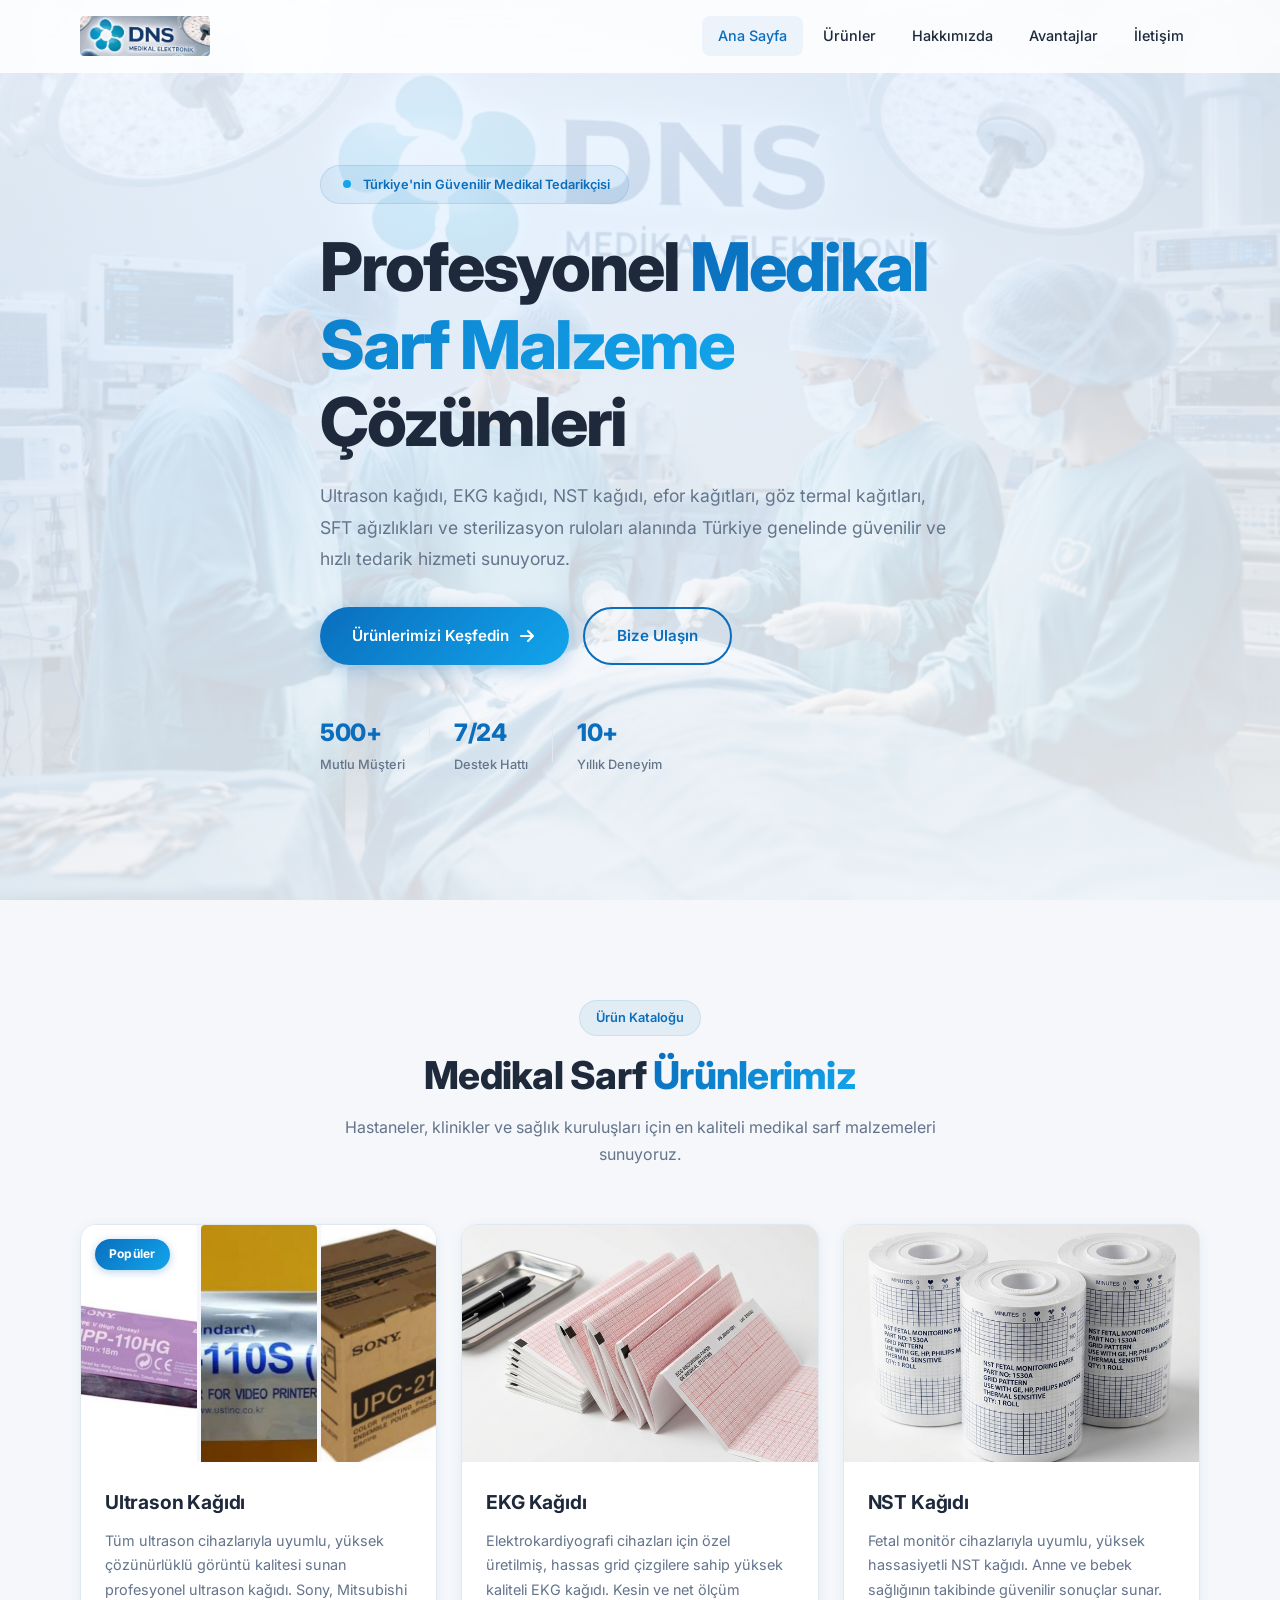
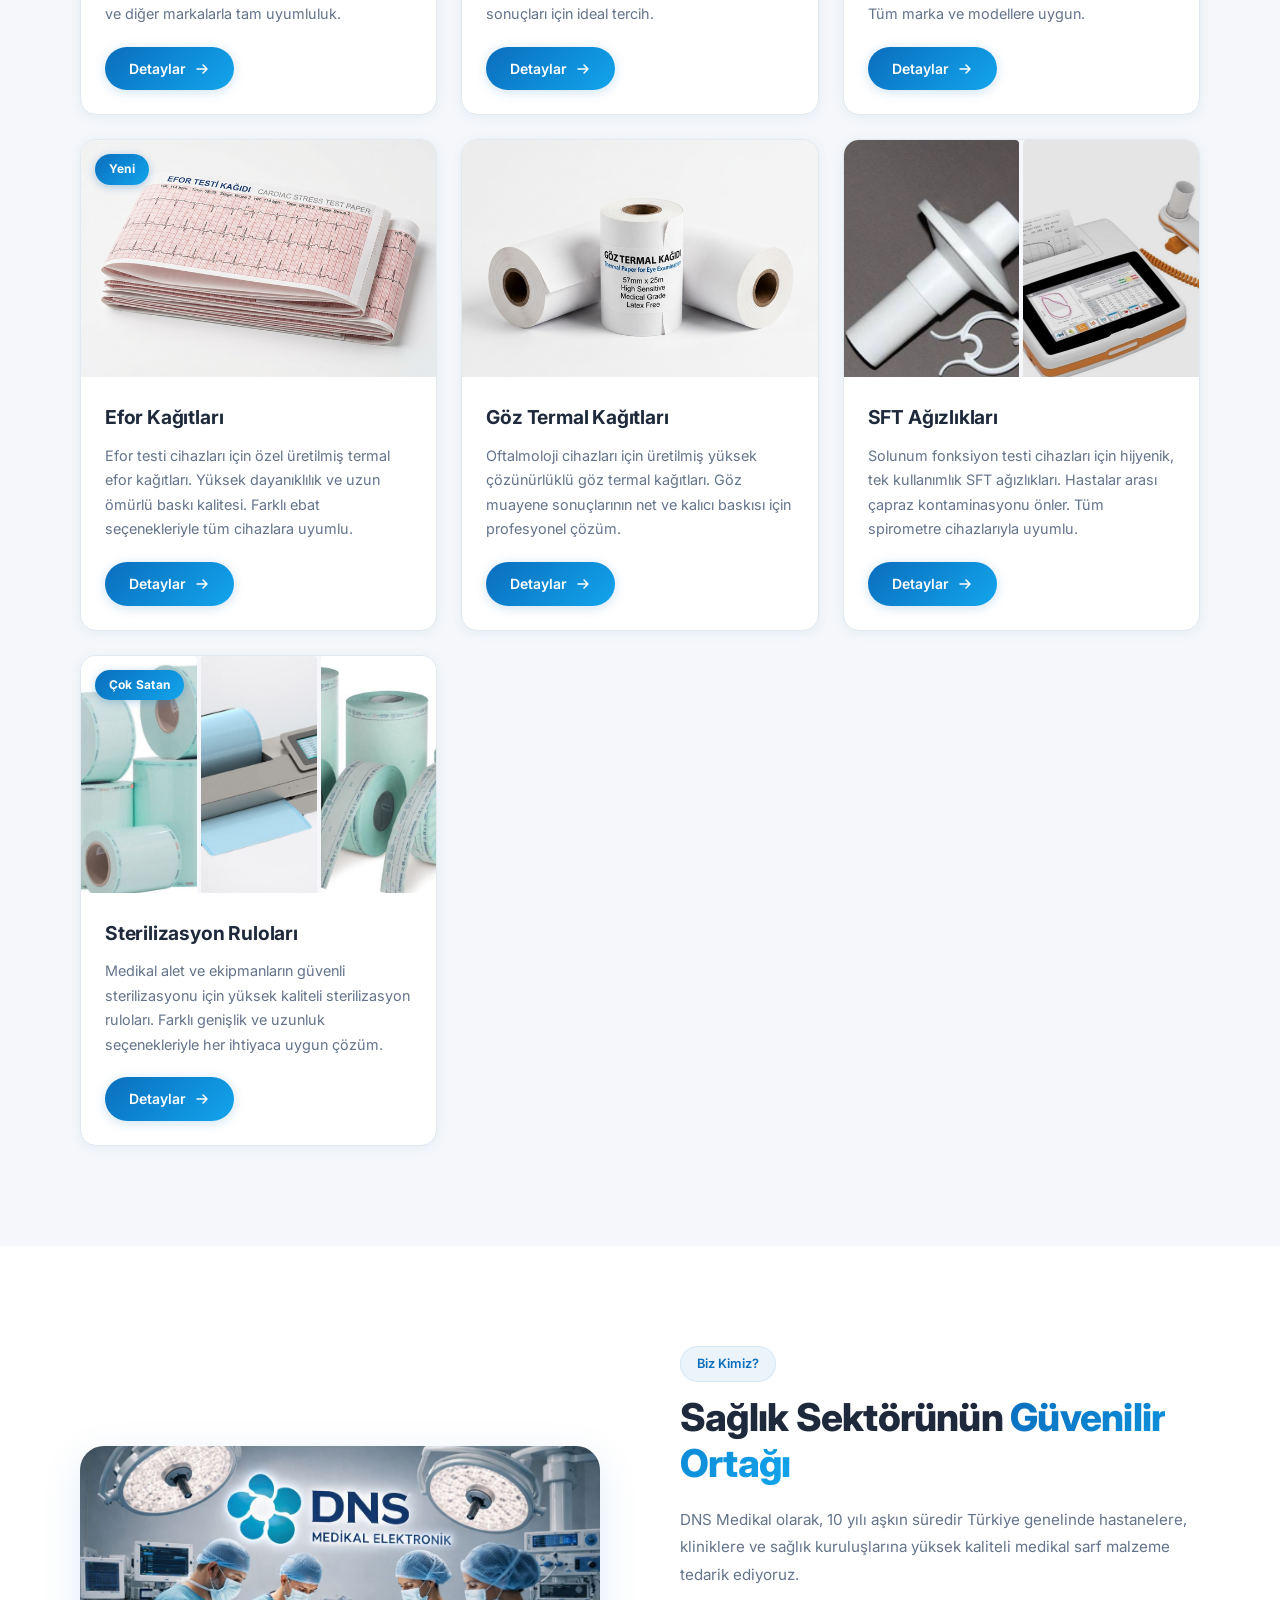
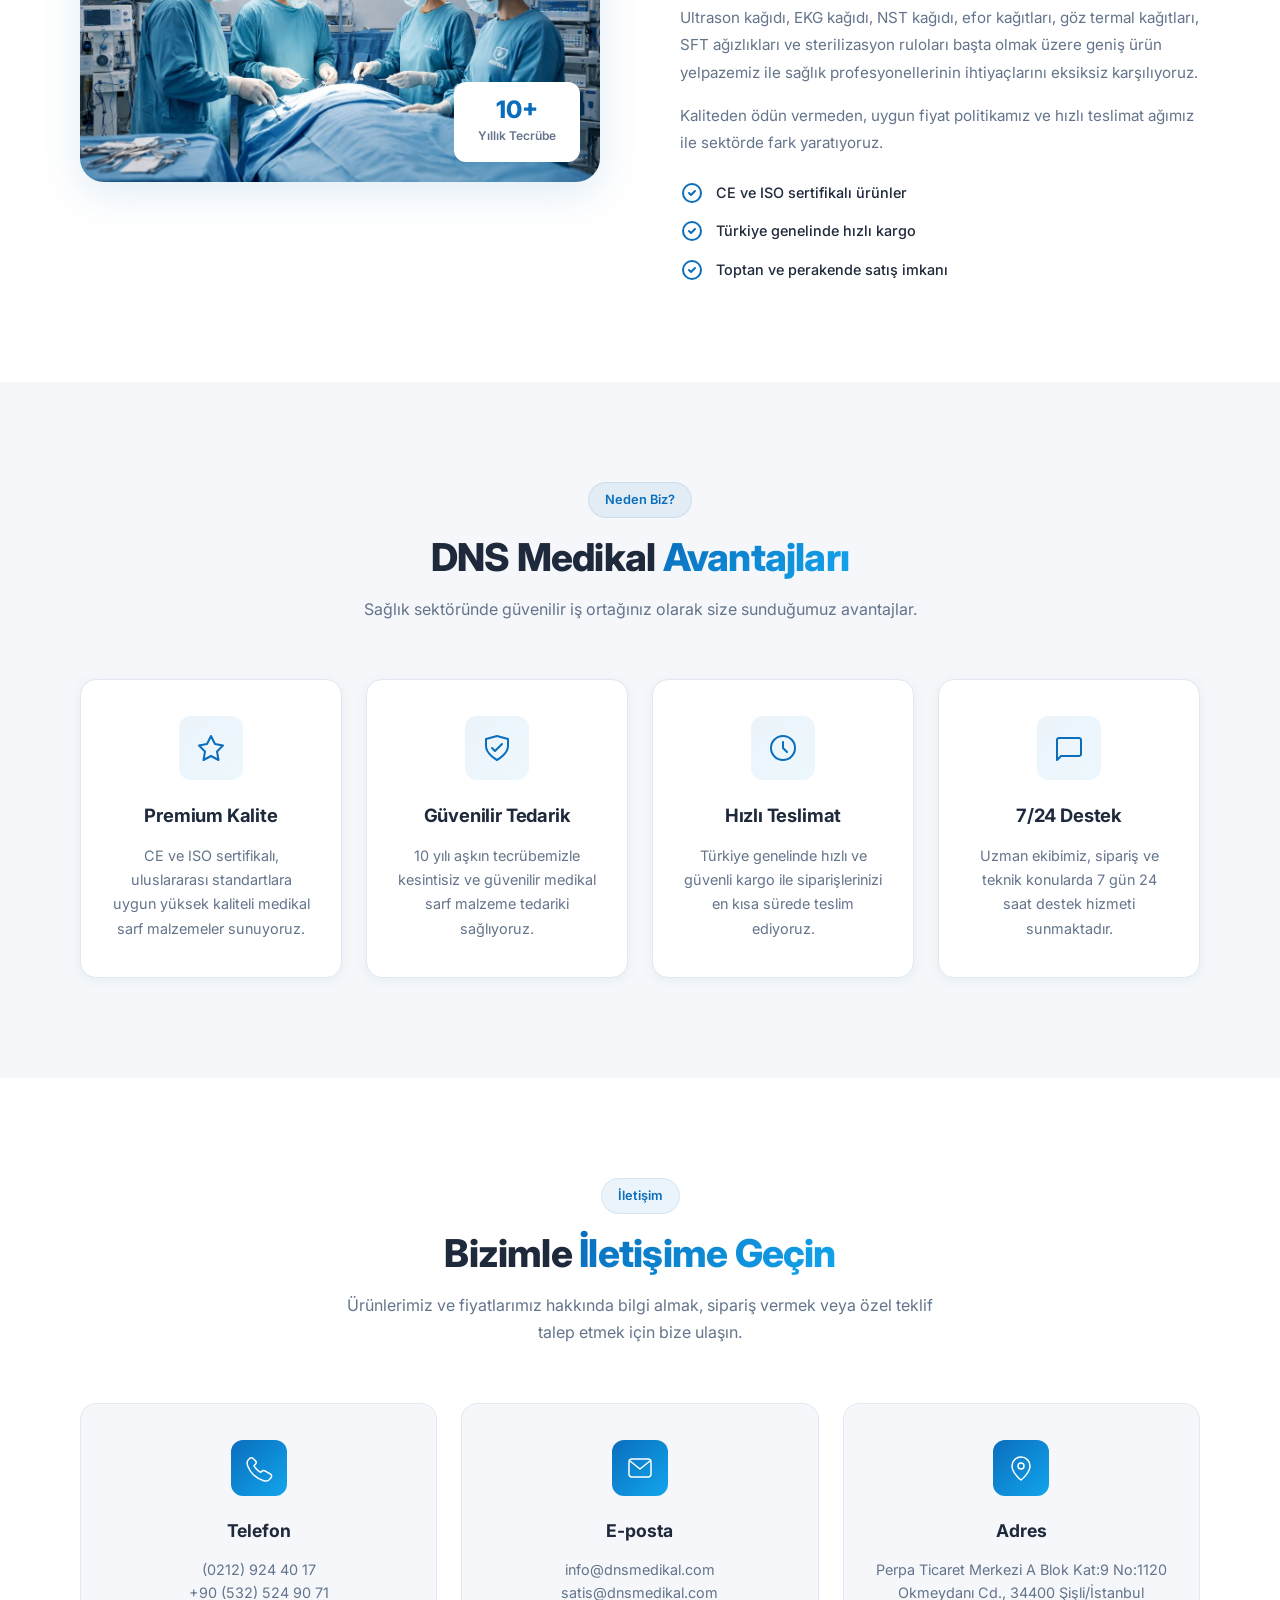
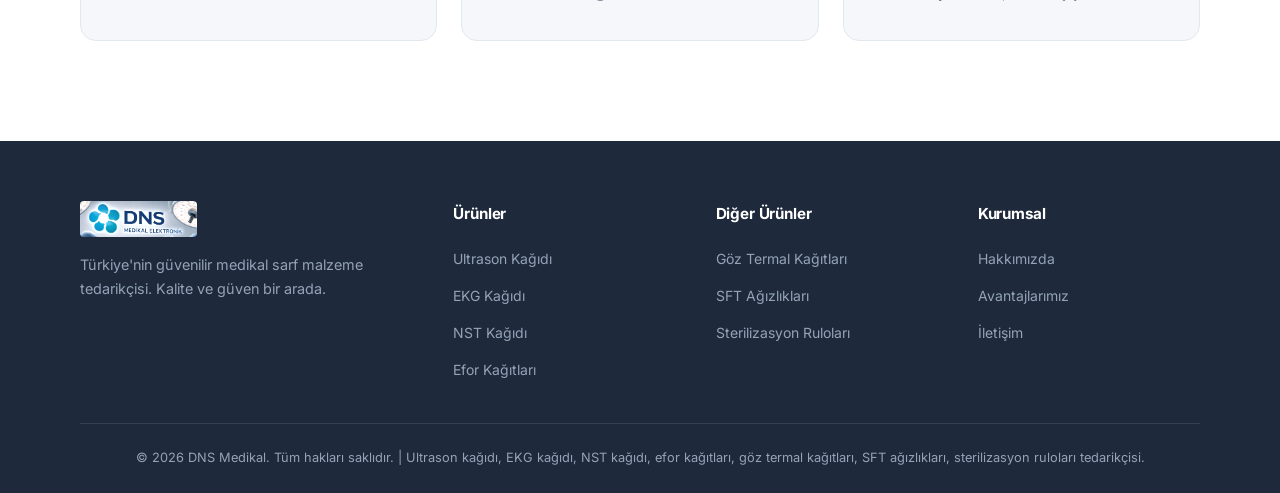
==== commit cfed138d: "fix with customer" ====
--- a/index.html
+++ b/index.html
@@ -210,9 +210,17 @@
                 <!-- Ultrason Kağıdı -->
                 <article class="product-card fade-in" id="ultrason-kagidi">
                     <div class="product-image">
-                        <img src="images/ultrason_kagidi.png"
-                            alt="Ultrason kağıdı - yüksek kaliteli medikal ultrason baskı kağıdı" loading="lazy"
-                            width="600" height="400">
+                        <div class="image-accordion">
+                            <div class="image-accordion-item">
+                                <img src="images/ultrason_kagidi_1.png" alt="Ultrason Kağıdı Detay 1" loading="lazy">
+                            </div>
+                            <div class="image-accordion-item">
+                                <img src="images/ultrason_kagidi_2.png" alt="Ultrason Kağıdı Detay 2" loading="lazy">
+                            </div>
+                            <div class="image-accordion-item">
+                                <img src="images/ultrason_kagidi_3.png" alt="Ultrason Kağıdı Detay 3" loading="lazy">
+                            </div>
+                        </div>
                         <span class="product-badge">Popüler</span>
                     </div>
                     <div class="product-body">
@@ -318,9 +326,14 @@
                 <!-- SFT Ağızlıkları -->
                 <article class="product-card fade-in" id="sft-agizliklari">
                     <div class="product-image">
-                        <img src="https://images.unsplash.com/photo-1583947215259-38e31be8751f?w=600&h=400&fit=crop&q=80"
-                            alt="SFT ağızlıkları - solunum fonksiyon testi cihazları için tek kullanımlık ağızlık"
-                            loading="lazy" width="600" height="400">
+                        <div class="image-accordion">
+                            <div class="image-accordion-item">
+                                <img src="images/sft_agizligi_1.png" alt="SFT Ağızlığı Detay 1" loading="lazy">
+                            </div>
+                            <div class="image-accordion-item">
+                                <img src="images/sft_agizligi_2.png" alt="SFT Ağızlığı Detay 2" loading="lazy">
+                            </div>
+                        </div>
                     </div>
                     <div class="product-body">
                         <h3 class="product-title">SFT Ağızlıkları</h3>
@@ -340,9 +353,17 @@
                 <!-- Sterilizasyon Ruloları -->
                 <article class="product-card fade-in" id="sterilizasyon-rulolari">
                     <div class="product-image">
-                        <img src="https://images.unsplash.com/photo-1584308666744-24d5c474f2ae?w=600&h=400&fit=crop&q=80"
-                            alt="Sterilizasyon ruloları - medikal aletlerin sterilizasyonu için otoklav rulosu"
-                            loading="lazy" width="600" height="400">
+                        <div class="image-accordion">
+                            <div class="image-accordion-item">
+                                <img src="images/Sterilizasyon_1.png" alt="Sterilizasyon Rulosu Detay 1" loading="lazy">
+                            </div>
+                            <div class="image-accordion-item">
+                                <img src="images/Sterilizasyon_2.png" alt="Sterilizasyon Rulosu Detay 2" loading="lazy">
+                            </div>
+                            <div class="image-accordion-item">
+                                <img src="images/Sterilizasyon_3.png" alt="Sterilizasyon Rulosu Detay 3" loading="lazy">
+                            </div>
+                        </div>
                         <span class="product-badge">Çok Satan</span>
                     </div>
                     <div class="product-body">
--- a/style.css
+++ b/style.css
@@ -889,6 +889,55 @@
 }
 
 /* ===================================
+   IMAGE ACCORDION
+   =================================== */
+.image-accordion {
+    display: flex;
+    width: 100%;
+    height: 100%;
+    min-height: 250px;
+    gap: 4px;
+    overflow: hidden;
+    border-radius: var(--radius-md);
+}
+
+.image-accordion-item {
+    position: relative;
+    flex: 1;
+    overflow: hidden;
+    transition: flex 0.5s cubic-bezier(0.25, 0.8, 0.25, 1);
+    cursor: pointer;
+    border-radius: 4px;
+}
+
+.image-accordion-item:hover {
+    flex: 3;
+}
+
+.image-accordion-item img {
+    position: absolute;
+    width: 100%;
+    height: 100%;
+    object-fit: cover;
+    object-position: center;
+    transition: transform 0.5s ease;
+}
+
+.image-accordion-item:hover img {
+    transform: scale(1.05);
+}
+
+.product-detail-image .image-accordion {
+    min-height: 400px;
+    border-radius: var(--radius-xl);
+    box-shadow: var(--shadow-lg);
+}
+
+.product-card .image-accordion {
+    border-radius: 0;
+}
+
+/* ===================================
    BACK TO TOP
    =================================== */
 .back-to-top {
